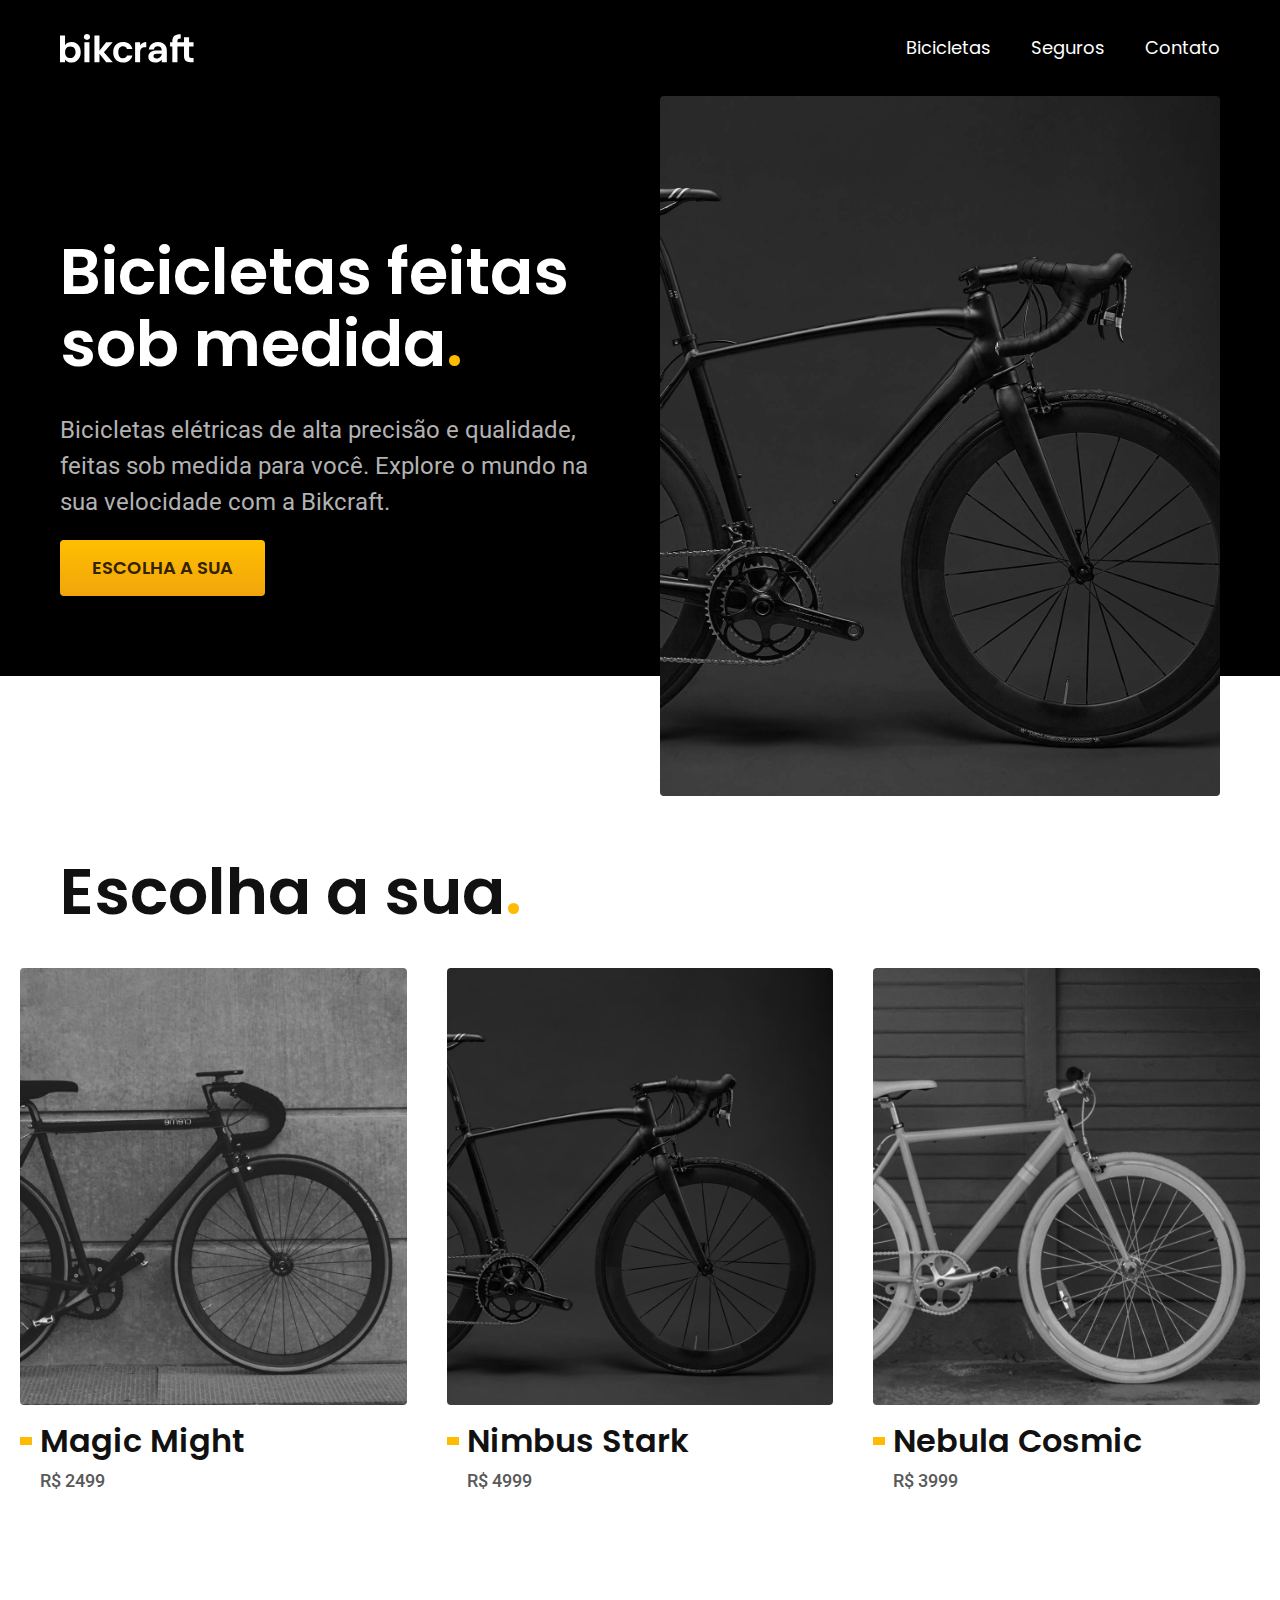
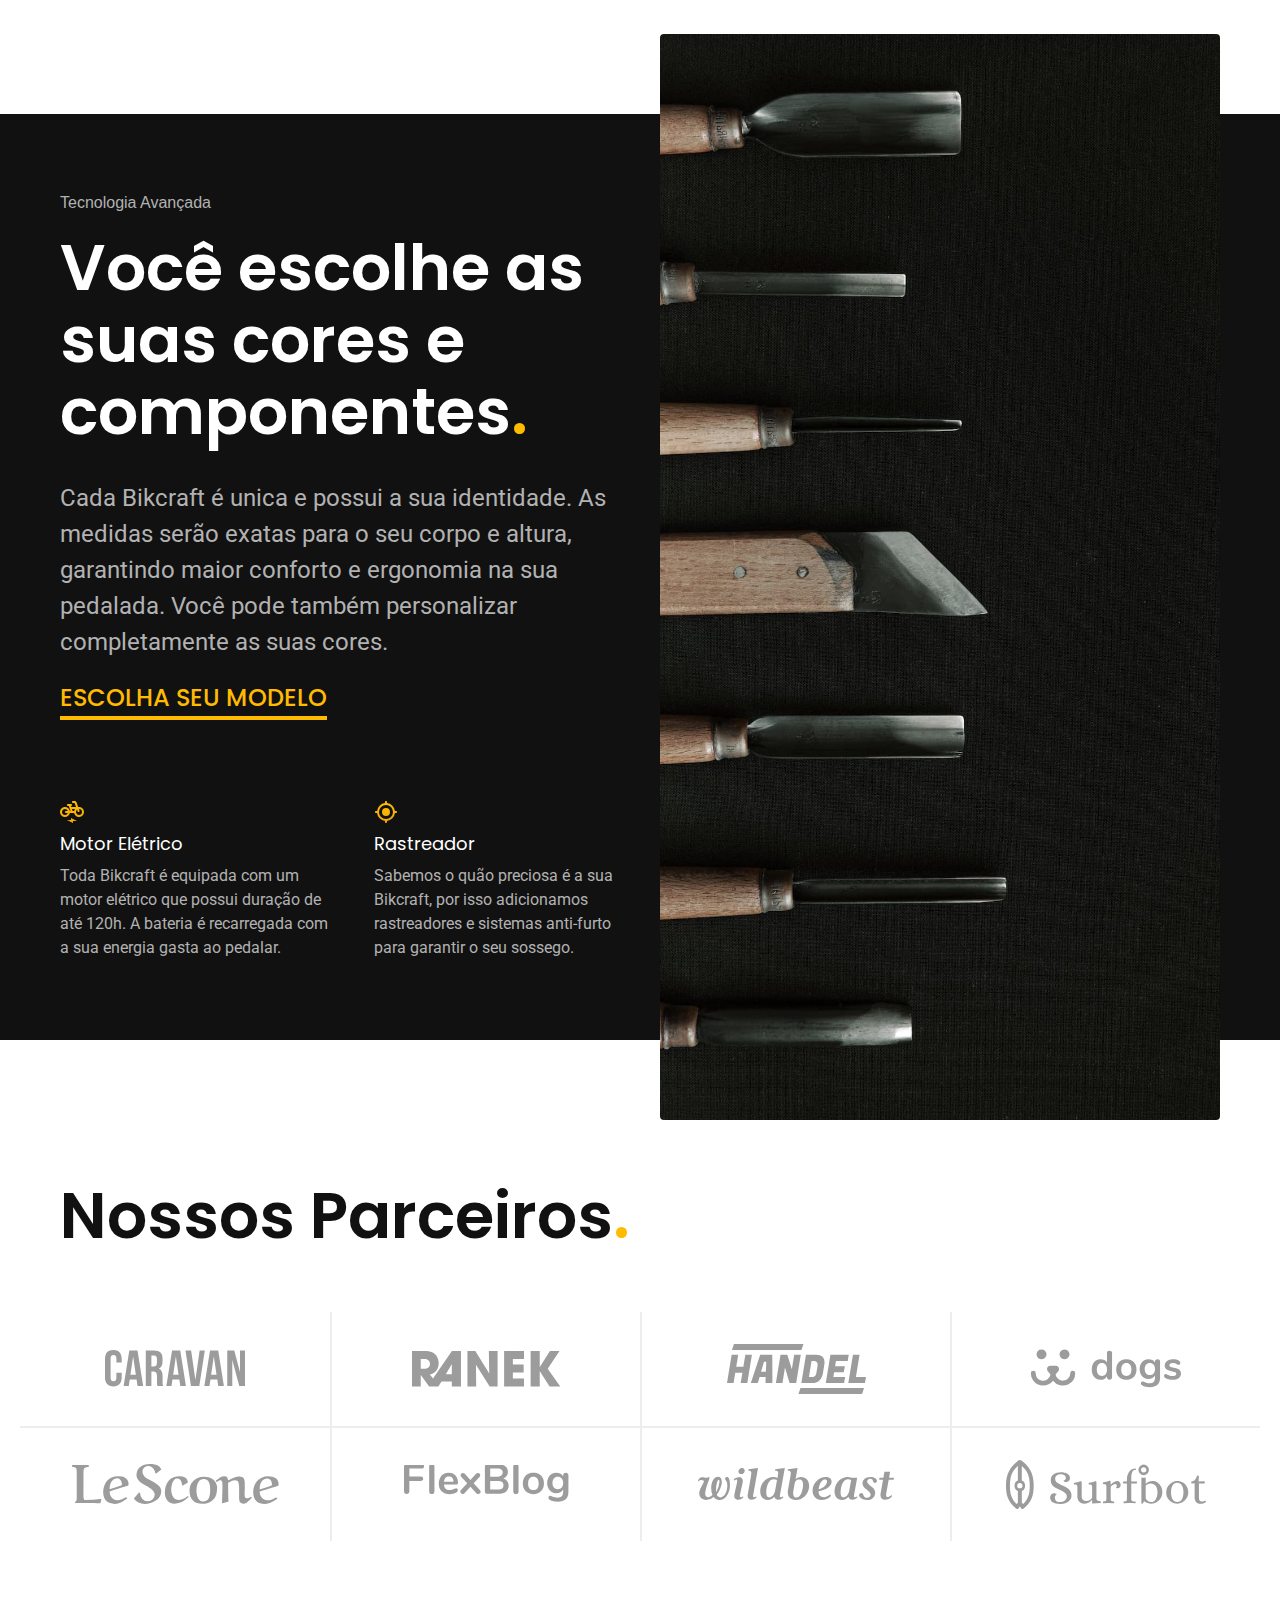
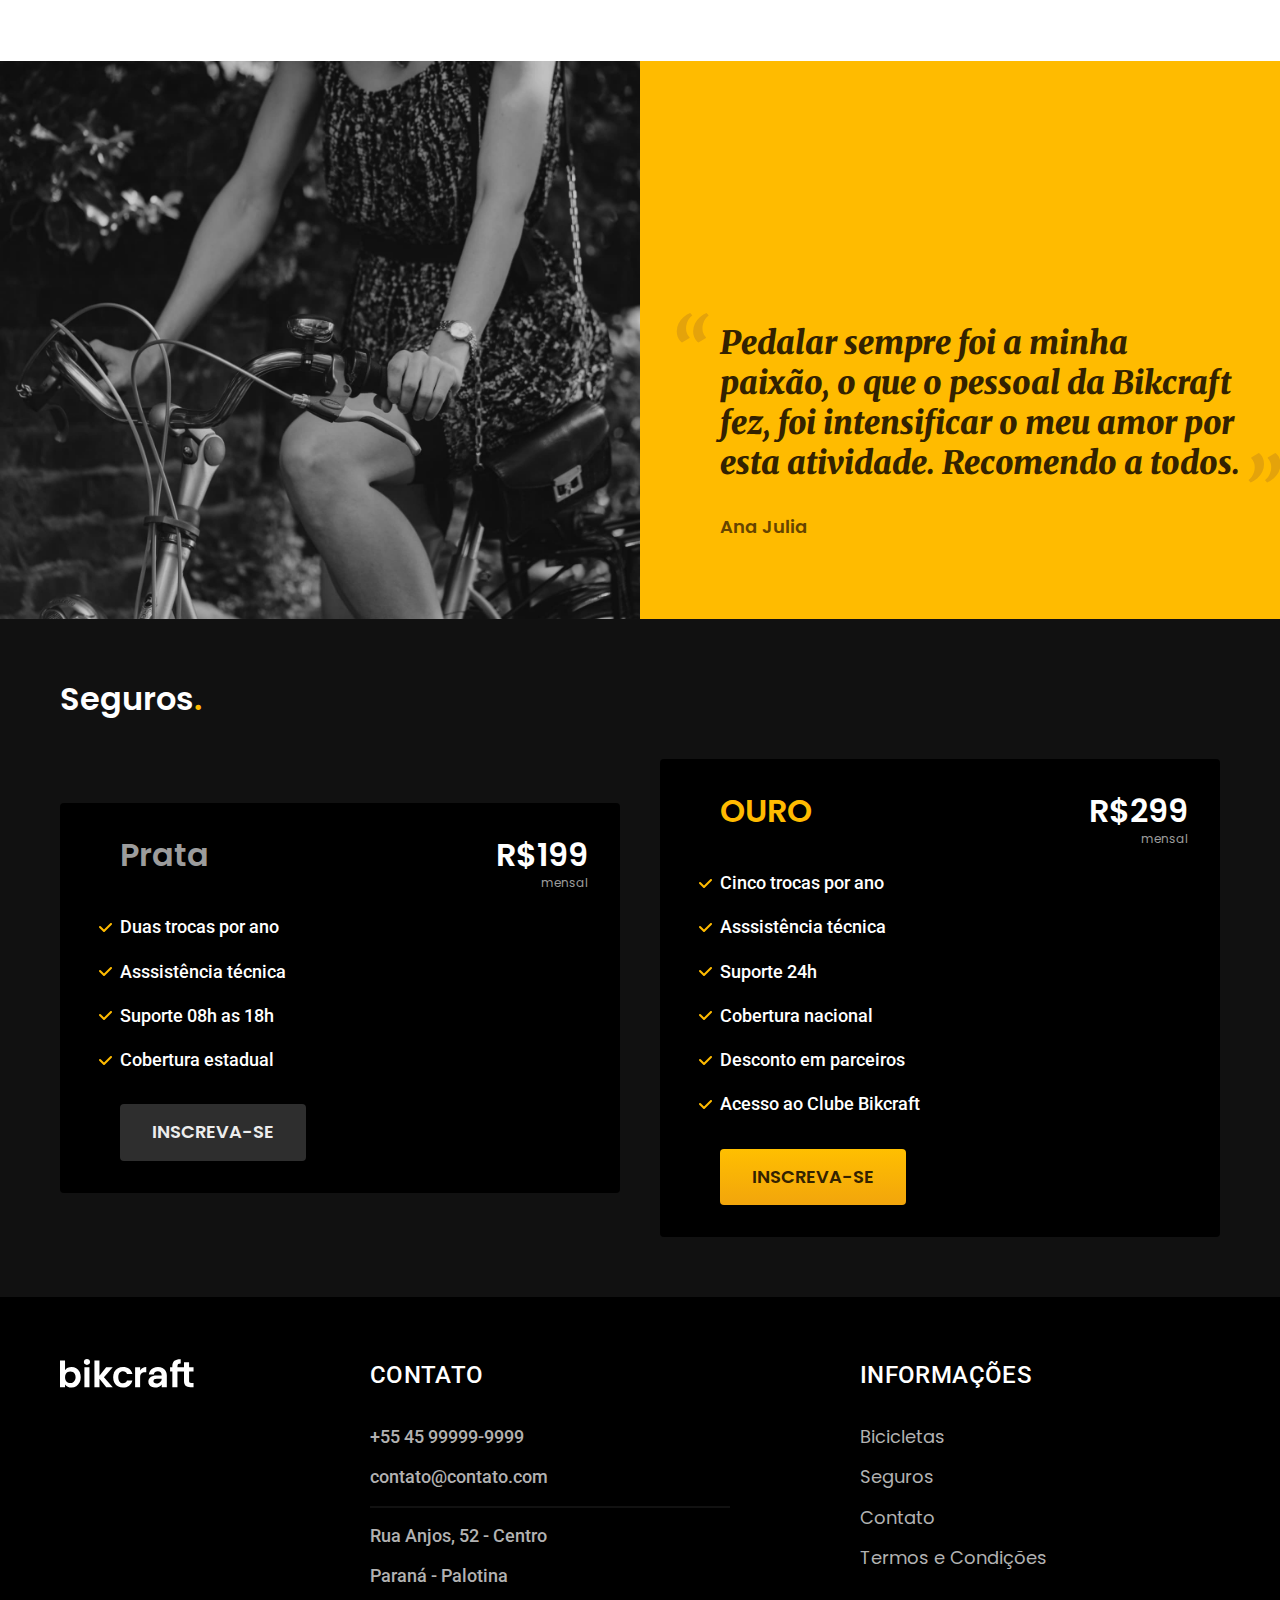
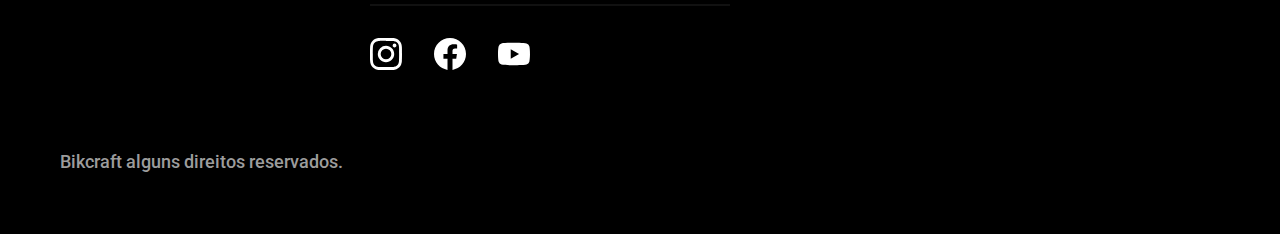
==== BikCraft/index.html @ 3328acfd "Bikcraft" ====
<!DOCTYPE html>
<html lang="pt-BR">

<head>
  <meta charset="UTF-8">
  <meta name="viewport" content="width=device-width, initial-scale=1.0">
  <meta name="description" content="Bicletas elétricas de alta precisão e qualidade, feitas sob medid para você. Explor o mundo na sua velocidade com a Bikcraft.">
  <link rel="stylesheet" href="./css/style.css">
  <link rel="preconnect" href="https://fonts.googleapis.com">
  <link rel="preconnect" href="https://fonts.gstatic.com" crossorigin>
  <link href="https://fonts.googleapis.com/css2?family=Poppins:wght@400;600&family=Roboto:wght@400;500&family=Merriweather:ital,wght@1,900&display=swap" rel="stylesheet">
  <title>Bikcraft - Bicicletas Elétricas</title>
</head>

<body>
  <header class="header-bg">
    <div class="header container">
      <a href="./"><img src="./img/bikcraft.svg" width="136" height="32" alt="Bikcraft"></a>
      <nav aria-label="primaria">
        <ul class="header-menu font-1-m cor-0">
          <li><a href="./bicicletas.html">Bicicletas</a></li>
          <li><a href="./seguros.html">Seguros</a></lS>
          <li><a href="./contato.html">Contato</a></li>
        </ul>
      </nav>
    </div>
  </header>
  <main class="introducao-bg">
    <div class="introducao container">
      <div class="introducao-conteudo">
        <h1 class="font-1-xxl cor-0">Bicicletas feitas sob medida<span class="cor-p1">.</span></h1>
        <p class="font-2-l cor-5">Bicicletas elétricas de alta precisão e qualidade, feitas sob medida para você. Explore o mundo na sua velocidade com a Bikcraft.</p>
        <a class="botao" href="./bicicletas.html">Escolha a sua</a>
      </div>
      <picture>
        <source media="(max-width: 800px)" srcset="./img/bicicletas/nimbus.jpg">
        <img src="./img/fotos/introducao.jpg" width="1280" height="1600" alt="Bicicleta">
      </picture>
    </div>
  </main>
  <article class="bicicletas-lista">
    <h2 class="container font-1-xxl">Escolha a sua<span class="cor-p1">.</span></h2>
    <ul>
      <li><a href="./bicicletas/magic.html"><img src="./img/bicicletas/magic-home.jpg" alt="Bicicleta">
          <h3 class="font-1-xl">Magic Might</h3>
          <span class="font-2-m cor-8">R$ 2499</span>
        </a>
      </li>
      <li><a href="./bicicletas/nimbus.html"><img src="./img/bicicletas/nimbus-home.jpg" alt="Bicicleta">
          <h3 class="font-1-xl">Nimbus Stark</h3>
          <span class="font-2-m cor-8">R$ 4999</span>
        </a>
      </li>
      <li><a href="./bicicletas/nebula.html"><img src="./img/bicicletas/nebula-home.jpg" alt="Bicicleta">
          <h3 class="font-1-xl">Nebula Cosmic</h3>
          <span class="font-2-m cor-8">R$ 3999</span>
        </a>
      </li>
    </ul>
  </article>
  <article class="tecnologia-bg">
    <div class="tecnologia container">
      <div class="tecnologia-conteudo">
        <span class="font-2-lb cor-5">Tecnologia Avançada</span>
        <h2 class="font-1-xxl cor-0">Você escolhe as suas cores e componentes<span class="cor-p1">.</span></h2>
        <p class="font-2-l cor-5">Cada Bikcraft é unica e possui a sua identidade. As medidas serão exatas para o seu corpo e altura, garantindo maior conforto e ergonomia na sua pedalada. Você pode também personalizar completamente as suas cores.</p>
        <a class="link" href="./bicicletas.html">Escolha seu modelo</a>
        <div class="tecnologia-vantagens">
          <div>
            <img src="./img/icones/eletrica.svg" alt="">
            <h3 class="font-1-m cor-0">Motor Elétrico</h3>
            <p class="font-2-s cor-5">Toda Bikcraft é equipada com um motor elétrico que possui duração de até 120h. A bateria é recarregada com a sua energia gasta ao pedalar.</p>
          </div>
          <div>
            <img src="./img/icones/rastreador.svg" alt="">
            <h3 class="font-1-m cor-0">Rastreador</h3>
            <p class="font-2-s cor-5">Sabemos o quão preciosa é a sua Bikcraft, por isso adicionamos rastreadores e sistemas anti-furto para garantir o seu sossego.</p>
          </div>
        </div>
      </div>
      <div class="tecnologia-imagem"><img src="./img/fotos/tecnologia.jpg" alt=""></div>
    </div>
  </article>
  <section class="parceiros" aria-label="Nossos Parceiros">
    <h2 class="container font-1-xxl">Nossos Parceiros<span class="cor-p1">.</span></h2>
    <ul>
      <li><img src="./img/parceiros/caravan.svg" alt="caravan"></li>
      <li><img src="./img/parceiros/ranek.svg" alt="caravan"></li>
      <li><img src="./img/parceiros/handel.svg" alt="caravan"></li>
      <li><img src="./img/parceiros/dogs.svg" alt="caravan"></li>
      <li><img src="./img/parceiros/lescone.svg" alt="caravan"></li>
      <li><img src="./img/parceiros/flexblog.svg" alt="caravan"></li>
      <li><img src="./img/parceiros/wildbeast.svg" alt="caravan"></li>
      <li><img src="./img/parceiros/surfbot.svg" alt="caravan"></li>
    </ul>
  </section>
  <section class="depoimento" aria-label="Depoimento">
    <img src="./img/fotos/depoimento.jpg" alt="Pessoa pedalando sua Bikcraft">
    <div class="depoimento-conteudo">
      <blockquote class="font-1-xl cor-p5">
        <p>Pedalar sempre foi a minha paixão, o que o pessoal da Bikcraft fez, foi intensificar o meu amor por esta atividade. Recomendo a todos.</p>
      </blockquote>
      <span class="font-1-m-b cor-p4">Ana Julia</span>
    </div>
  </section>
  <article class="seguros-bg">
    <div class="seguros container">
      <h2 class="font-1-xl cor-0">Seguros<span class="cor-p1">.</span></h2>
      <div class="seguros-item">
        <h3 class="font-1-xl cor-6">Prata</h3>
        <span class="font-1-xl cor-0">R$199 <span class="font-1-xs cor-6">mensal</span></span>
        <ul class="font-2-m cor-0">
          <li>Duas trocas por ano</li>
          <li>Asssistência técnica</li>
          <li>Suporte 08h as 18h</li>
          <li>Cobertura estadual</li>
        </ul>
        <a class="botao secundario" href="./orcamento.html">Inscreva-se</a>
      </div>
      <div class="seguros-item">
        <h3 class="font-1-xl cor-p1">OURO</h3>
        <span class="font-1-xl cor-0">R$299 <span class="font-1-xs cor-6">mensal</span></span>
        <ul class="font-2-m cor-0">
          <li>Cinco trocas por ano</li>
          <li>Asssistência técnica</li>
          <li>Suporte 24h</li>
          <li>Cobertura nacional</li>
          <li>Desconto em parceiros</li>
          <li>Acesso ao Clube Bikcraft</li>
        </ul>
        <a class="botao" href="./orcamento.html">Inscreva-se</a>
      </div>
    </div>
  </article>
  <footer class="footer-bg">
    <div class="footer container">
      <img src="./img/bikcraft.svg" alt="Bikcraft">
      <div class="footer-contato">
        <h3 class="font-2-l-b cor-0">Contato</h3>
        <ul class="cor-5 font-2-m">
          <li><a href="tel:+5545999999999">+55 45 99999-9999</a></li>
          <li><a href="mailto:contato@contato.com">contato@contato.com</a></li>
          <li>Rua Anjos, 52 - Centro</li>
          <li>Paraná - Palotina</li>
        </ul>
        <div class="footer-redes">
          <a href="./"><img src="./img/redes/instagram.svg" alt="instagram"></a>
          <a href="./"><img src="./img/redes/facebook.svg" alt="instagram"></a>
          <a href="./"><img src="./img/redes/youtube.svg" alt="instagram"></a>
        </div>
      </div>
      <div class="footer-informacoes">
        <h3 class="font-2-l-b cor-0">Informações</h3>
        <nav>
          <ul class="font-1-m cor-5">
            <li><a href="./bicicletas.html">Bicicletas</a></li>
            <li><a href="./seguros.html">Seguros</a></lS>
            <li><a href="./contato.html">Contato</a></li>
            <li><a href="./termos.html">Termos e Condições</a></li>
          </ul>
        </nav>
      </div>
      <p class="font-2-m cor-6 footer-copy">Bikcraft alguns direitos reservados.</p>
    </div>
  </footer>
</body>

</html>
---- BikCraft/css/style.css ----
@import './global/global.css';
@import './global/header.css';
@import './global/footer.css';
@import './utilidades/tipografia.css';
@import './utilidades/cores.css';
@import './utilidades/componentes.css';
@import './home/introducao.css';
@import './home/tecnologia.css';
@import './home/parceiros.css';
@import './home/depoimento.css';
@import './bicicletas/bicicletas.css';
@import './bicicletas/bicicletas-lista.css';
@import './bicicleta/bicicleta.css';
@import './bicicleta/seguro.css';
@import './termos/termos.css';
@import './seguros/perguntas.css';
@import './seguros/vantagens.css';
@import './seguros/seguros.css';
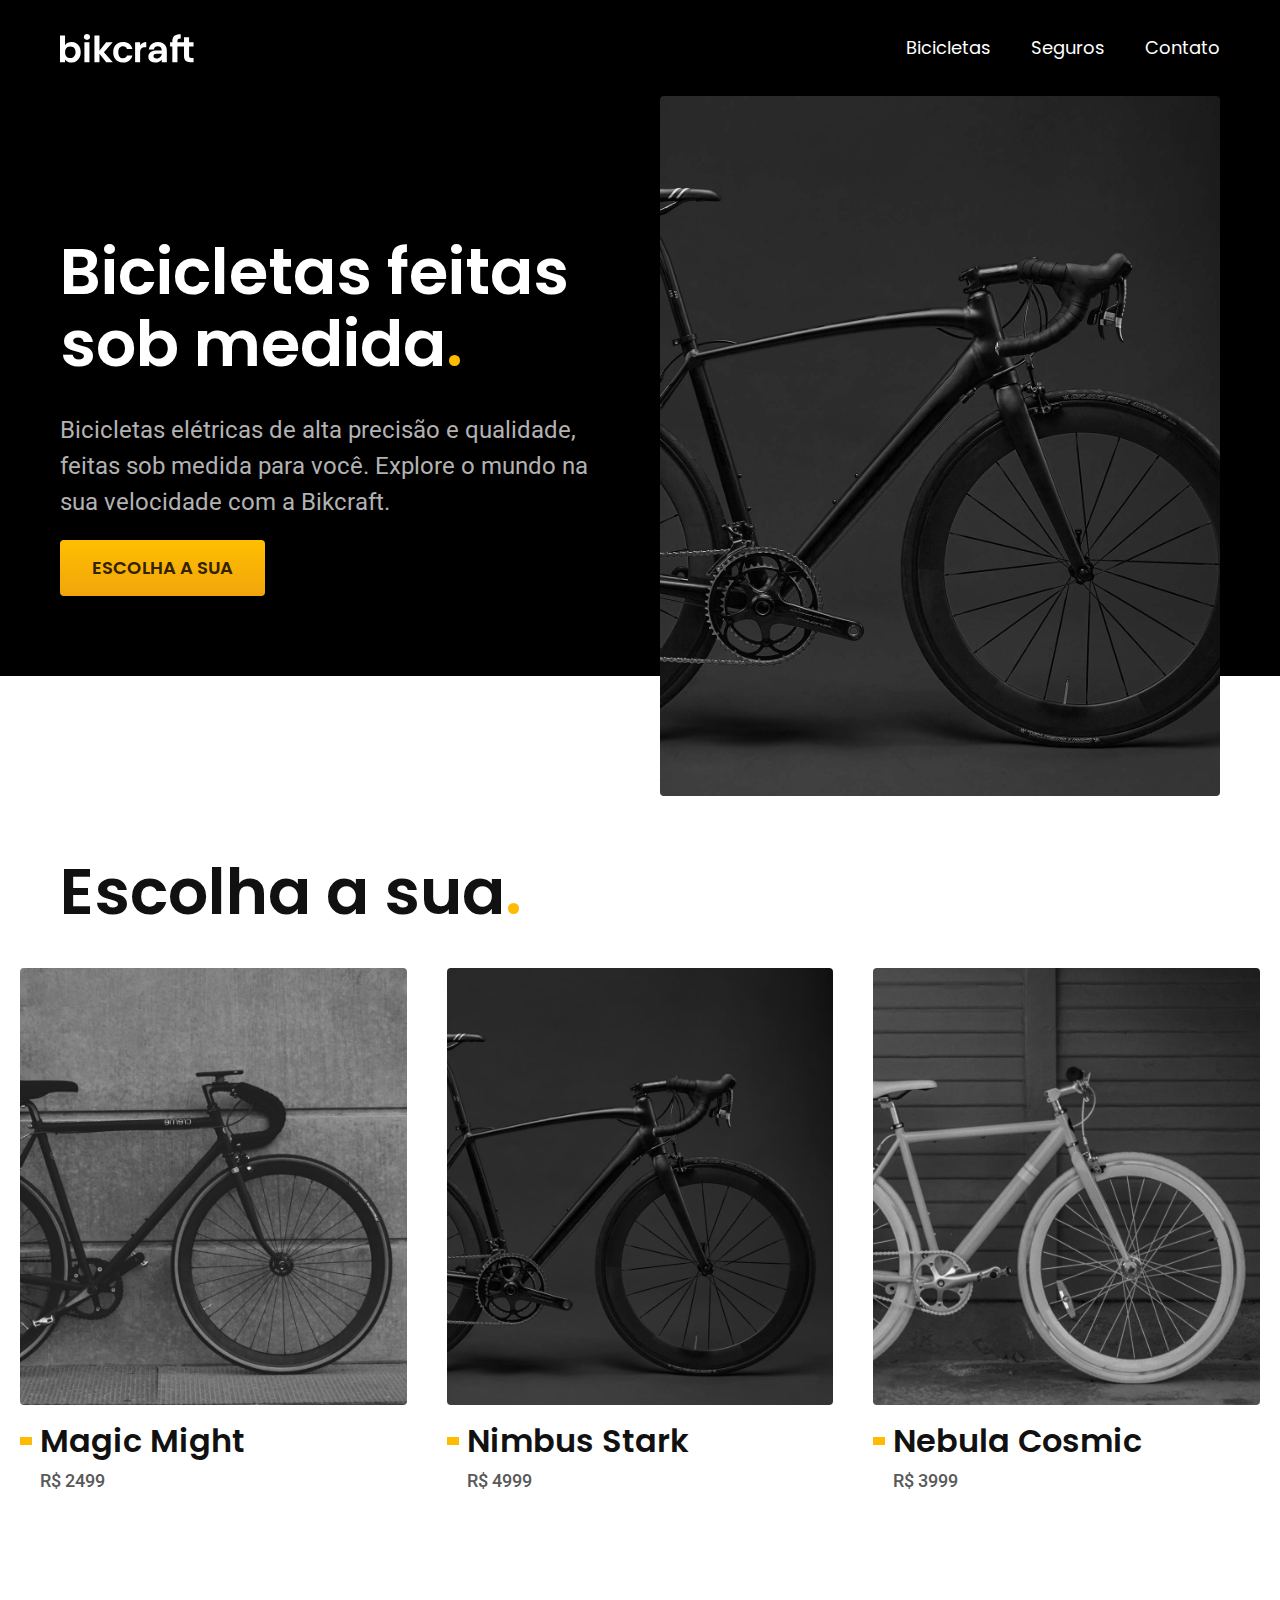
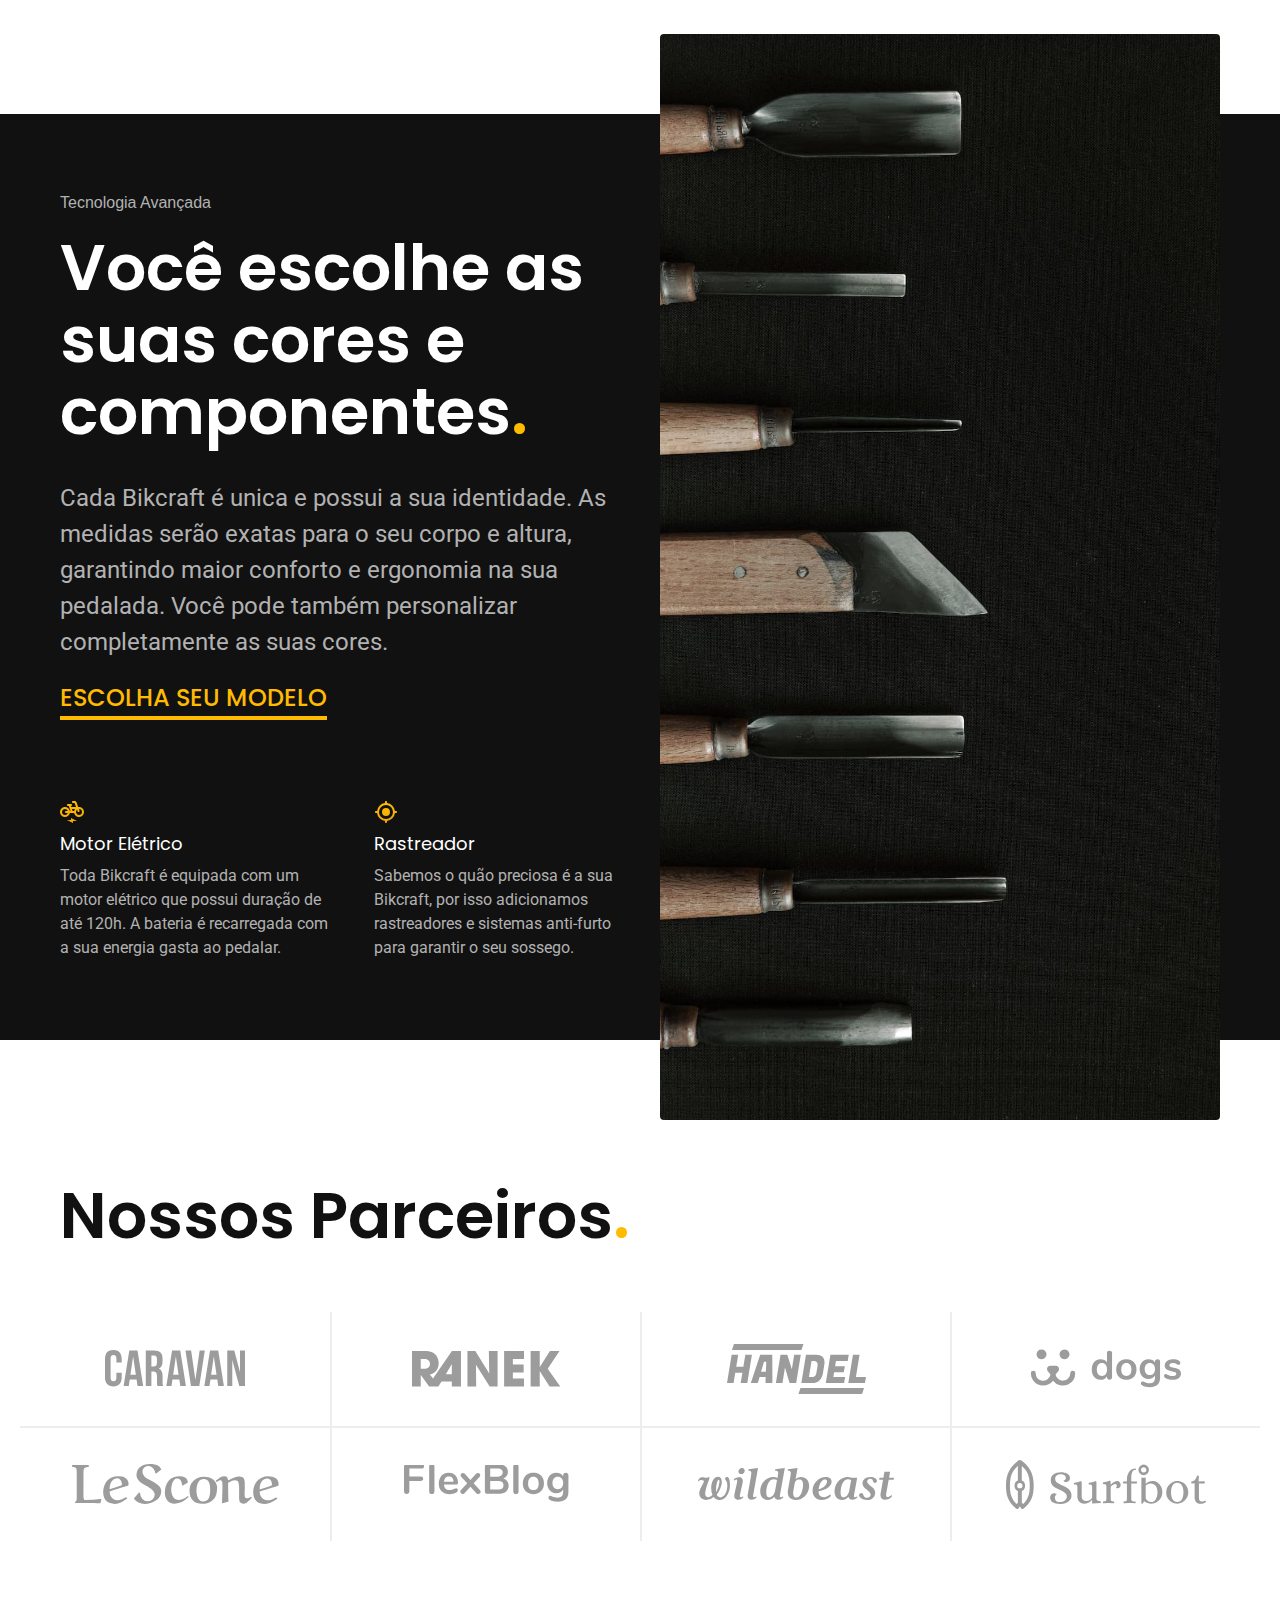
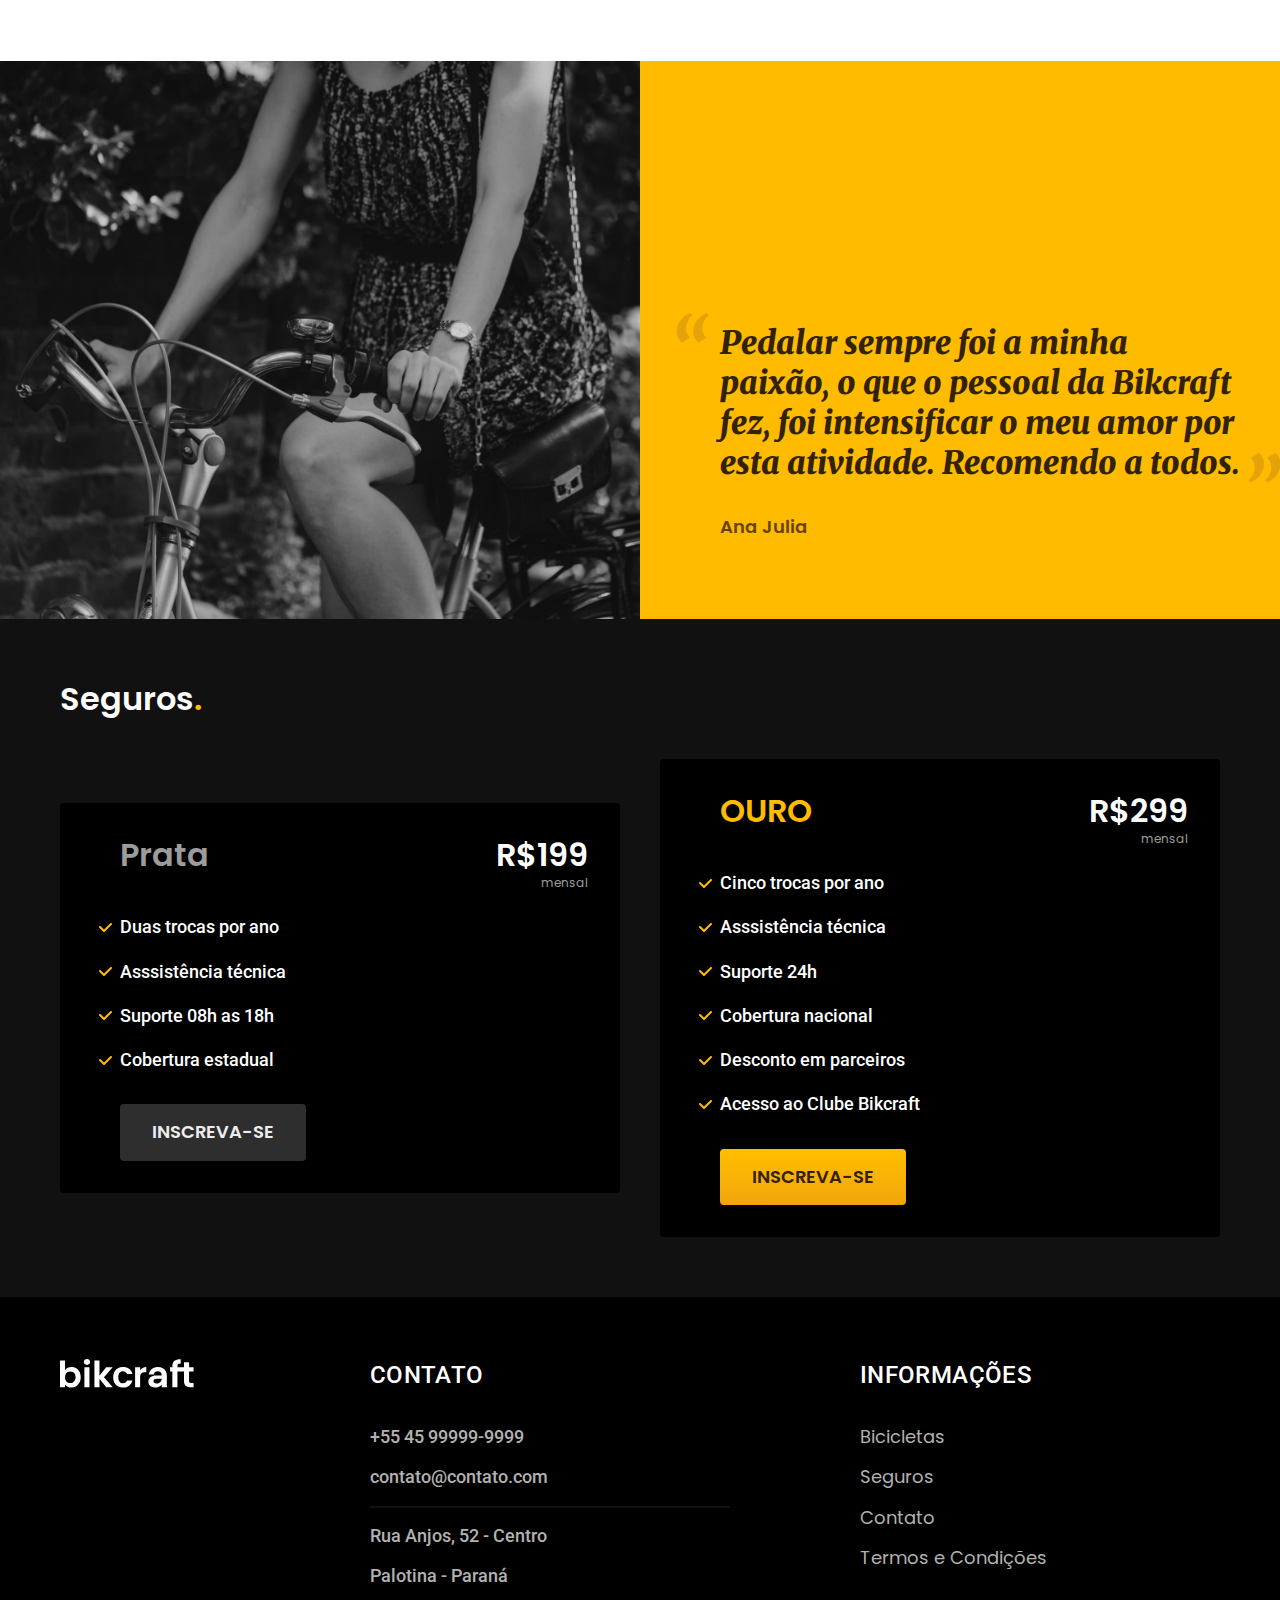
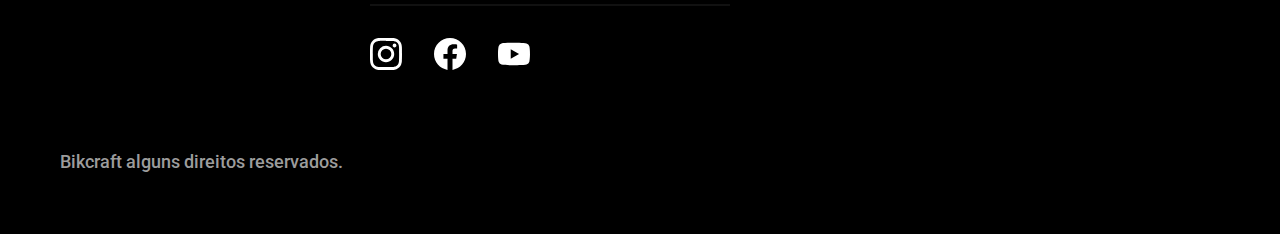
==== commit ed3878d5: "pagina de contato" ====
--- a/BikCraft/index.html
+++ b/BikCraft/index.html
@@ -141,7 +141,7 @@
           <li><a href="tel:+5545999999999">+55 45 99999-9999</a></li>
           <li><a href="mailto:contato@contato.com">contato@contato.com</a></li>
           <li>Rua Anjos, 52 - Centro</li>
-          <li>Paraná - Palotina</li>
+          <li>Palotina - Paraná</li>
         </ul>
         <div class="footer-redes">
           <a href="./"><img src="./img/redes/instagram.svg" alt="instagram"></a>
--- a/BikCraft/css/style.css
+++ b/BikCraft/css/style.css
@@ -4,6 +4,7 @@
 @import './utilidades/tipografia.css';
 @import './utilidades/cores.css';
 @import './utilidades/componentes.css';
+@import './utilidades/formulario.css';
 @import './home/introducao.css';
 @import './home/tecnologia.css';
 @import './home/parceiros.css';
@@ -16,3 +17,5 @@
 @import './seguros/perguntas.css';
 @import './seguros/vantagens.css';
 @import './seguros/seguros.css';
+@import './contato/contato.css';
+@import './contato/loja.css';
